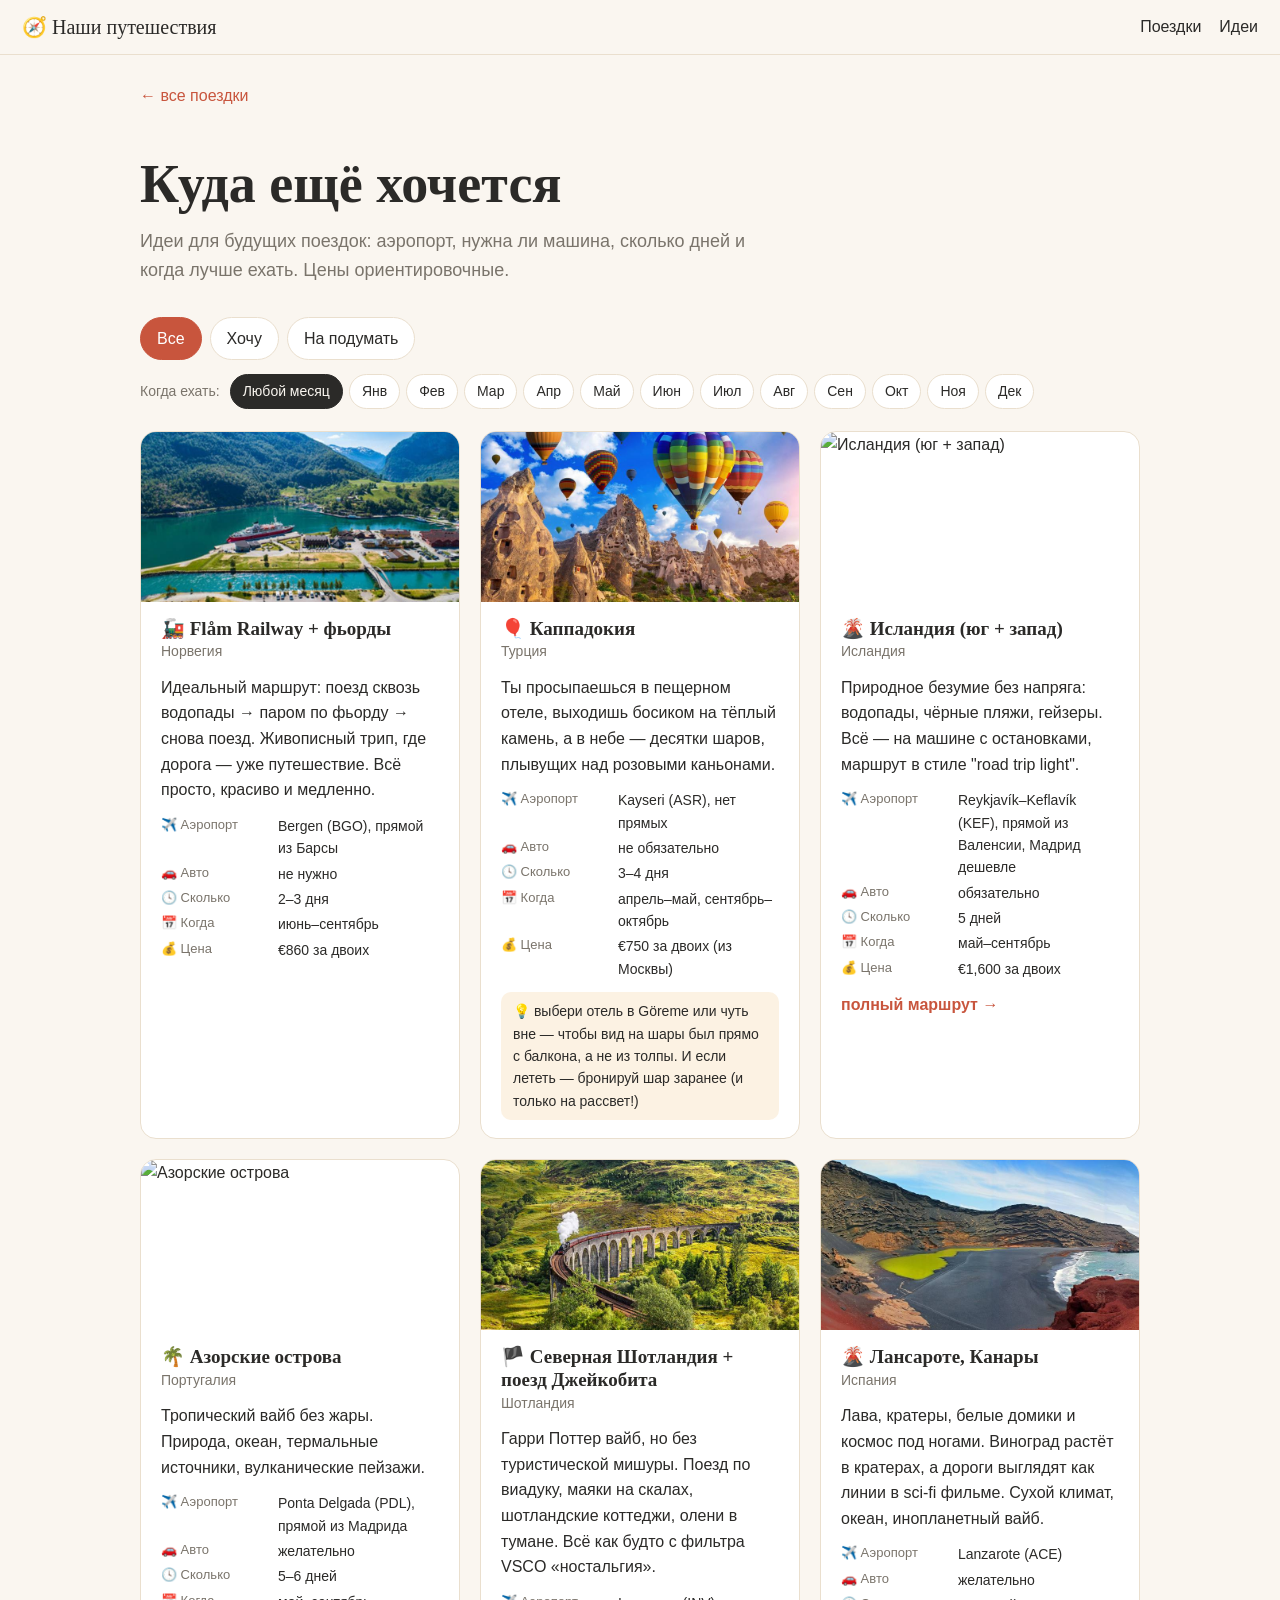
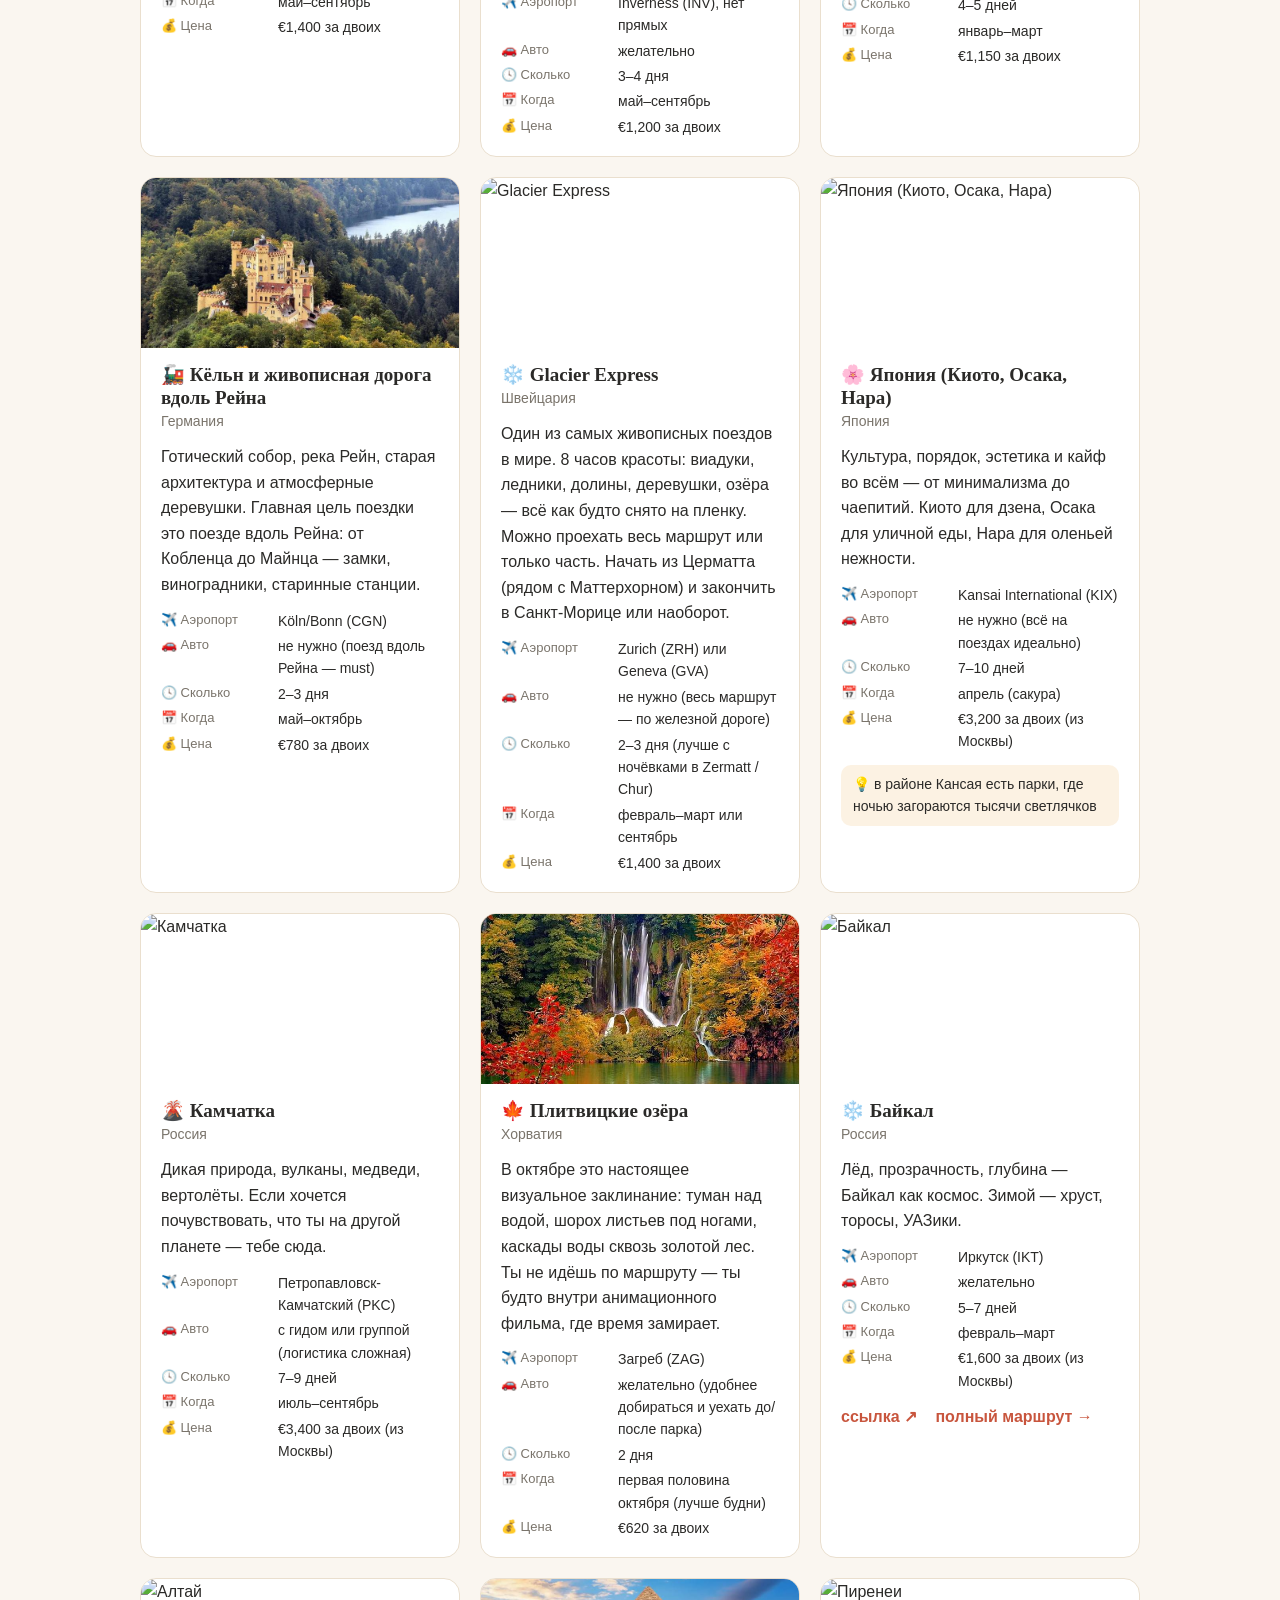
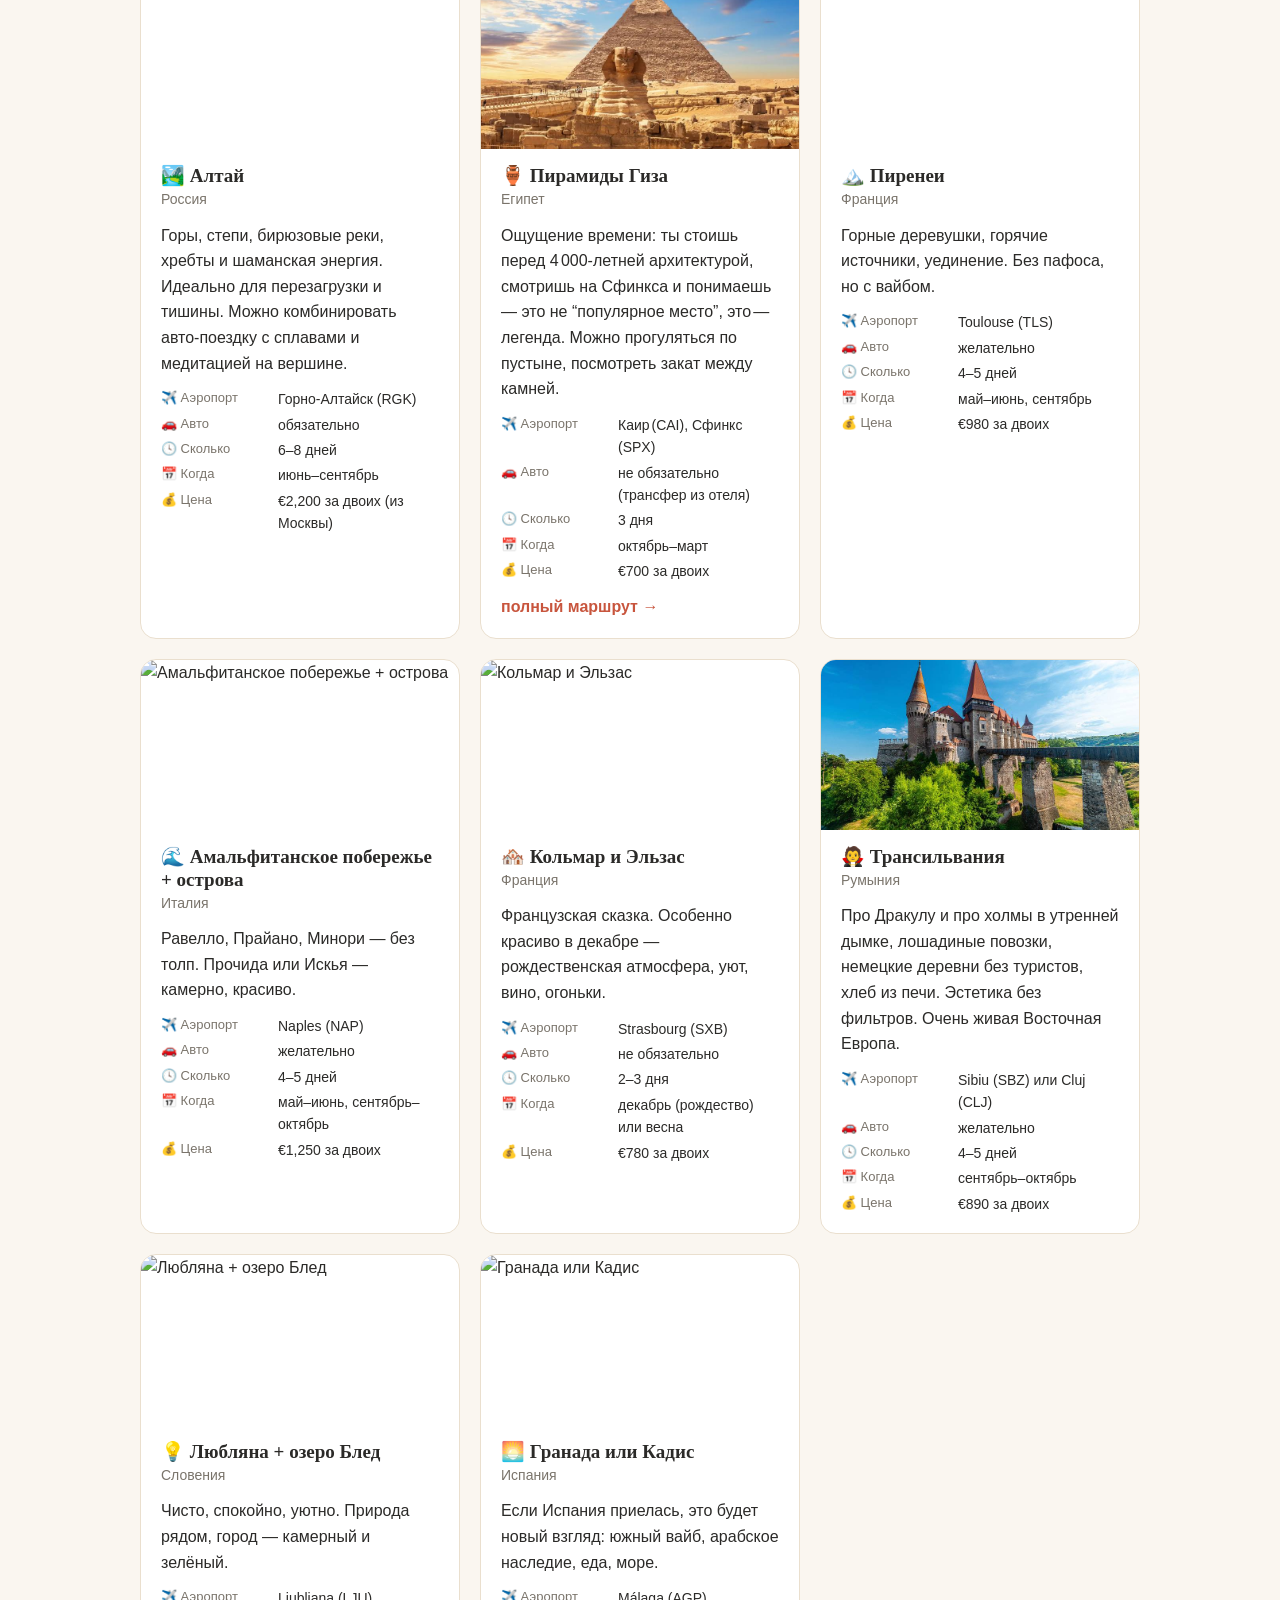
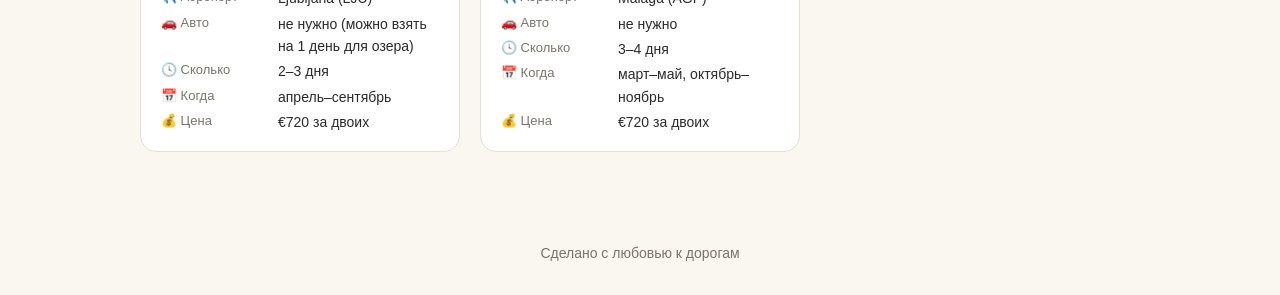
==== ideas.html @ b4b14e68 "Add files via upload" ====
<!DOCTYPE html>
<html lang="ru"><head><meta charset="utf-8"><meta name="viewport" content="width=device-width,initial-scale=1">
<title>Куда ещё хочется — Наши путешествия</title><meta name="description" content="Идеи для будущих поездок">
<meta property="og:title" content="Куда ещё хочется — Наши путешествия"><meta property="og:description" content="Идеи для будущих поездок"><meta property="og:type" content="website">
<link rel="stylesheet" href="https://unpkg.com/leaflet@1.9.4/dist/leaflet.css">
<link rel="stylesheet" href="assets/style.css"></head><body>
<header class="top"><a class="brand" href="index.html">🧭 Наши путешествия</a><nav><a href="index.html">Поездки</a><a href="ideas.html">Идеи</a></nav></header>
<main><section class="page"><a class="back" href="index.html">← все поездки</a><div class="hero"><h1>Куда ещё хочется</h1><p>Идеи для будущих поездок: аэропорт, нужна ли машина, сколько дней и когда лучше ехать. Цены ориентировочные.</p></div>
<div class="filters"><button class="on" data-f="all">Все</button><button data-f="dream">Хочу</button><button data-f="maybe">На подумать</button></div><div class="months"><span class="mlab">Когда ехать:</span><button class="on" data-mo="0">Любой месяц</button><button data-mo="1">Янв</button><button data-mo="2">Фев</button><button data-mo="3">Мар</button><button data-mo="4">Апр</button><button data-mo="5">Май</button><button data-mo="6">Июн</button><button data-mo="7">Июл</button><button data-mo="8">Авг</button><button data-mo="9">Сен</button><button data-mo="10">Окт</button><button data-mo="11">Ноя</button><button data-mo="12">Дек</button></div>
<div class="grid ideas"><article class="idea" data-m="6,7,8,9" data-st="dream"><img src="assets/img/f6b28f470e.jpg" referrerpolicy="no-referrer" class="zoom" alt="Flåm Railway + фьорды" loading="lazy"><div class="ib"><div class="ih"><div><h3>🚂 Flåm Railway + фьорды</h3><div class="dates">Норвегия</div></div></div>
<p>Идеальный маршрут: поезд сквозь водопады → паром по фьорду → снова поезд. Живописный трип, где дорога — уже путешествие. Всё просто, красиво и медленно.</p><dl><dt>✈️ Аэропорт</dt><dd>Bergen (BGO), прямой из Барсы</dd><dt>🚗 Авто</dt><dd>не нужно</dd><dt>🕓 Сколько</dt><dd>2–3 дня</dd><dt>📅 Когда</dt><dd>июнь–сентябрь</dd><dt>💰 Цена</dt><dd>€860 за двоих</dd></dl><div></div></div></article><article class="idea" data-m="4,5,9,10" data-st="dream"><img src="assets/img/a8e8aa553b.jpg" referrerpolicy="no-referrer" class="zoom" alt="Каппадокия" loading="lazy"><div class="ib"><div class="ih"><div><h3>🎈 Каппадокия</h3><div class="dates">Турция</div></div></div>
<p>Ты просыпаешься в пещерном отеле, выходишь босиком на тёплый камень, а в небе — десятки шаров, плывущих над розовыми каньонами.</p><dl><dt>✈️ Аэропорт</dt><dd>Kayseri (ASR), нет прямых</dd><dt>🚗 Авто</dt><dd>не обязательно</dd><dt>🕓 Сколько</dt><dd>3–4 дня</dd><dt>📅 Когда</dt><dd>апрель–май, сентябрь–октябрь</dd><dt>💰 Цена</dt><dd>€750 за двоих (из Москвы)</dd></dl><div class="tip">💡 выбери отель в Göreme или чуть вне — чтобы вид на шары был прямо с балкона, а не из толпы. И если лететь — бронируй шар заранее (и только на рассвет!)</div><div></div></div></article><article class="idea" data-m="5,6,7,8,9" data-st="dream"><img src="https://images.unsplash.com/photo-1547626740-02cb6aed9ef8?ixlib=rb-4.0.3&q=85&fm=jpg&crop=entropy&cs=srgb" referrerpolicy="no-referrer" class="zoom" alt="Исландия (юг + запад)" loading="lazy"><div class="ib"><div class="ih"><div><h3>🌋 Исландия (юг + запад)</h3><div class="dates">Исландия</div></div></div>
<p>Природное безумие без напряга: водопады, чёрные пляжи, гейзеры. Всё — на машине с остановками, маршрут в стиле &quot;road trip light&quot;.</p><dl><dt>✈️ Аэропорт</dt><dd>Reykjavík–Keflavík (KEF), прямой из Валенсии, Мадрид дешевле</dd><dt>🚗 Авто</dt><dd>обязательно</dd><dt>🕓 Сколько</dt><dd>5 дней</dd><dt>📅 Когда</dt><dd>май–сентябрь</dd><dt>💰 Цена</dt><dd>€1,600 за двоих</dd></dl><div><a class="more" href="iceland.html">полный маршрут →</a></div></div></article><article class="idea" data-m="5,6,7,8,9" data-st="dream"><img src="https://images.unsplash.com/photo-1581925865466-ffed044c0c64?ixlib=rb-4.0.3&q=85&fm=jpg&crop=entropy&cs=srgb" referrerpolicy="no-referrer" class="zoom" alt="Азорские острова" loading="lazy"><div class="ib"><div class="ih"><div><h3>🌴 Азорские острова</h3><div class="dates">Португалия</div></div></div>
<p>Тропический вайб без жары. Природа, океан, термальные источники, вулканические пейзажи.</p><dl><dt>✈️ Аэропорт</dt><dd>Ponta Delgada (PDL), прямой из Мадрида</dd><dt>🚗 Авто</dt><dd>желательно</dd><dt>🕓 Сколько</dt><dd>5–6 дней</dd><dt>📅 Когда</dt><dd>май–сентябрь</dd><dt>💰 Цена</dt><dd>€1,400 за двоих</dd></dl><div></div></div></article><article class="idea" data-m="5,6,7,8,9" data-st="dream"><img src="assets/img/b839a178f2.jpg" referrerpolicy="no-referrer" class="zoom" alt="Северная Шотландия + поезд Джейкобита" loading="lazy"><div class="ib"><div class="ih"><div><h3>🏴 Северная Шотландия + поезд Джейкобита</h3><div class="dates">Шотландия</div></div></div>
<p>Гарри Поттер вайб, но без туристической мишуры. Поезд по виадуку, маяки на скалах, шотландские коттеджи, олени в тумане. Всё как будто с фильтра VSCO «ностальгия».</p><dl><dt>✈️ Аэропорт</dt><dd>Inverness (INV), нет прямых</dd><dt>🚗 Авто</dt><dd>желательно</dd><dt>🕓 Сколько</dt><dd>3–4 дня</dd><dt>📅 Когда</dt><dd>май–сентябрь</dd><dt>💰 Цена</dt><dd>€1,200 за двоих</dd></dl><div></div></div></article><article class="idea" data-m="1,2,3" data-st="dream"><img src="assets/img/c0e9505172.jpg" referrerpolicy="no-referrer" class="zoom" alt="Лансароте, Канары" loading="lazy"><div class="ib"><div class="ih"><div><h3>🌋 Лансароте, Канары</h3><div class="dates">Испания</div></div></div>
<p>Лава, кратеры, белые домики и космос под ногами. Виноград растёт в кратерах, а дороги выглядят как линии в sci-fi фильме. Сухой климат, океан, инопланетный вайб.</p><dl><dt>✈️ Аэропорт</dt><dd>Lanzarote (ACE)</dd><dt>🚗 Авто</dt><dd>желательно</dd><dt>🕓 Сколько</dt><dd>4–5 дней</dd><dt>📅 Когда</dt><dd>январь–март</dd><dt>💰 Цена</dt><dd>€1,150 за двоих</dd></dl><div></div></div></article><article class="idea" data-m="5,6,7,8,9,10" data-st="dream"><img src="assets/img/d7ed0cb89f.jpg" referrerpolicy="no-referrer" class="zoom" alt="Кёльн и живописная дорога вдоль Рейна" loading="lazy"><div class="ib"><div class="ih"><div><h3>🚂 Кёльн и живописная дорога вдоль Рейна</h3><div class="dates">Германия</div></div></div>
<p>Готический собор, река Рейн, старая архитектура и атмосферные деревушки. Главная цель поездки это поезде вдоль Рейна: от Кобленца до Майнца — замки, виноградники, старинные станции.</p><dl><dt>✈️ Аэропорт</dt><dd>Köln/Bonn (CGN)</dd><dt>🚗 Авто</dt><dd>не нужно (поезд вдоль Рейна — must)</dd><dt>🕓 Сколько</dt><dd>2–3 дня</dd><dt>📅 Когда</dt><dd>май–октябрь</dd><dt>💰 Цена</dt><dd>€780 за двоих</dd></dl><div></div></div></article><article class="idea" data-m="2,3,9" data-st="dream"><img src="https://images.unsplash.com/photo-1629653403102-8033bbaff2bc?ixlib=rb-4.0.3&q=85&fm=jpg&crop=entropy&cs=srgb" referrerpolicy="no-referrer" class="zoom" alt="Glacier Express" loading="lazy"><div class="ib"><div class="ih"><div><h3>❄️ Glacier Express</h3><div class="dates">Швейцария</div></div></div>
<p>Один из самых живописных поездов в мире. 8 часов красоты: виадуки, ледники, долины, деревушки, озёра — всё как будто снято на пленку. Можно проехать весь маршрут или только часть. Начать из Церматта (рядом с Маттерхорном) и закончить в Санкт-Морице или наоборот.</p><dl><dt>✈️ Аэропорт</dt><dd>Zurich (ZRH) или Geneva (GVA)</dd><dt>🚗 Авто</dt><dd>не нужно (весь маршрут — по железной дороге)</dd><dt>🕓 Сколько</dt><dd>2–3 дня (лучше с ночёвками в Zermatt / Chur)</dd><dt>📅 Когда</dt><dd>февраль–март или сентябрь</dd><dt>💰 Цена</dt><dd>€1,400 за двоих</dd></dl><div></div></div></article><article class="idea" data-m="4" data-st="dream"><img src="https://images.unsplash.com/photo-1524413840807-0c3cb6fa808d?ixlib=rb-4.0.3&q=85&fm=jpg&crop=entropy&cs=srgb" referrerpolicy="no-referrer" class="zoom" alt="Япония (Киото, Осака, Нара)" loading="lazy"><div class="ib"><div class="ih"><div><h3>🌸 Япония (Киото, Осака, Нара)</h3><div class="dates">Япония</div></div></div>
<p>Культура, порядок, эстетика и кайф во всём — от минимализма до чаепитий. Киото для дзена, Осака для уличной еды, Нара для оленьей нежности.</p><dl><dt>✈️ Аэропорт</dt><dd>Kansai International (KIX)</dd><dt>🚗 Авто</dt><dd>не нужно (всё на поездах идеально)</dd><dt>🕓 Сколько</dt><dd>7–10 дней</dd><dt>📅 Когда</dt><dd>апрель (сакура)</dd><dt>💰 Цена</dt><dd>€3,200 за двоих (из Москвы)</dd></dl><div class="tip">💡 в районе Кансая есть парки, где ночью загораются тысячи светлячков</div><div></div></div></article><article class="idea" data-m="7,8,9" data-st="dream"><img src="https://images.unsplash.com/photo-1535427284698-c8e68a1eb910?ixlib=rb-4.0.3&q=85&fm=jpg&crop=entropy&cs=srgb" referrerpolicy="no-referrer" class="zoom" alt="Камчатка" loading="lazy"><div class="ib"><div class="ih"><div><h3>🌋 Камчатка</h3><div class="dates">Россия</div></div></div>
<p>Дикая природа, вулканы, медведи, вертолёты. Если хочется почувствовать, что ты на другой планете — тебе сюда.</p><dl><dt>✈️ Аэропорт</dt><dd>Петропавловск-Камчатский (PKC)</dd><dt>🚗 Авто</dt><dd>с гидом или группой (логистика сложная)</dd><dt>🕓 Сколько</dt><dd>7–9 дней</dd><dt>📅 Когда</dt><dd>июль–сентябрь</dd><dt>💰 Цена</dt><dd>€3,400 за двоих (из Москвы)</dd></dl><div></div></div></article><article class="idea" data-m="10" data-st="dream"><img src="assets/img/4d74dca489.jpg" referrerpolicy="no-referrer" class="zoom" alt="Плитвицкие озёра" loading="lazy"><div class="ib"><div class="ih"><div><h3>🍁 Плитвицкие озёра</h3><div class="dates">Хорватия</div></div></div>
<p>В октябре это настоящее визуальное заклинание: туман над водой, шорох листьев под ногами, каскады воды сквозь золотой лес. Ты не идёшь по маршруту — ты будто внутри анимационного фильма, где время замирает.</p><dl><dt>✈️ Аэропорт</dt><dd>Загреб (ZAG)</dd><dt>🚗 Авто</dt><dd>желательно (удобнее добираться и уехать до/после парка)</dd><dt>🕓 Сколько</dt><dd>2 дня</dd><dt>📅 Когда</dt><dd>первая половина октября (лучше будни)</dd><dt>💰 Цена</dt><dd>€620 за двоих</dd></dl><div></div></div></article><article class="idea" data-m="2,3" data-st="dream"><img src="https://images.unsplash.com/photo-1553785063-9e892a3f15b6?ixlib=rb-4.0.3&q=85&fm=jpg&crop=entropy&cs=srgb" referrerpolicy="no-referrer" class="zoom" alt="Байкал" loading="lazy"><div class="ib"><div class="ih"><div><h3>❄️ Байкал</h3><div class="dates">Россия</div></div></div>
<p>Лёд, прозрачность, глубина — Байкал как космос. Зимой — хруст, торосы, УАЗики.</p><dl><dt>✈️ Аэропорт</dt><dd>Иркутск (IKT)</dd><dt>🚗 Авто</dt><dd>желательно</dd><dt>🕓 Сколько</dt><dd>5–7 дней</dd><dt>📅 Когда</dt><dd>февраль–март</dd><dt>💰 Цена</dt><dd>€1,600 за двоих (из Москвы)</dd></dl><div><a class="more" target="_blank" rel="noopener" href="https://www.tbank.ru/travel/blog/baikal-winter/">ссылка ↗</a> <a class="more" href="baikal.html">полный маршрут →</a></div></div></article><article class="idea" data-m="6,7,8,9" data-st="dream"><img src="https://images.unsplash.com/photo-1619417606952-552a15237367?ixlib=rb-4.0.3&q=85&fm=jpg&crop=entropy&cs=srgb" referrerpolicy="no-referrer" class="zoom" alt="Алтай" loading="lazy"><div class="ib"><div class="ih"><div><h3>🏞️ Алтай</h3><div class="dates">Россия</div></div></div>
<p>Горы, степи, бирюзовые реки, хребты и шаманская энергия. Идеально для перезагрузки и тишины. Можно комбинировать авто-поездку с сплавами и медитацией на вершине.</p><dl><dt>✈️ Аэропорт</dt><dd>Горно-Алтайск (RGK)</dd><dt>🚗 Авто</dt><dd>обязательно</dd><dt>🕓 Сколько</dt><dd>6–8 дней</dd><dt>📅 Когда</dt><dd>июнь–сентябрь</dd><dt>💰 Цена</dt><dd>€2,200 за двоих (из Москвы)</dd></dl><div></div></div></article><article class="idea" data-m="1,2,3,10,11,12" data-st="dream"><img src="assets/img/da6fefd36a.jpg" referrerpolicy="no-referrer" class="zoom" alt="Пирамиды Гиза" loading="lazy"><div class="ib"><div class="ih"><div><h3>🏺 Пирамиды Гиза</h3><div class="dates">Египет</div></div></div>
<p>Ощущение времени: ты стоишь перед 4 000‑летней архитектурой, смотришь на Сфинкса и понимаешь — это не “популярное место”, это — легенда. Можно прогуляться по пустыне, посмотреть закат между камней.</p><dl><dt>✈️ Аэропорт</dt><dd>Каир (CAI), Сфинкс (SPX)</dd><dt>🚗 Авто</dt><dd>не обязательно (трансфер из отеля)</dd><dt>🕓 Сколько</dt><dd>3 дня</dd><dt>📅 Когда</dt><dd>октябрь–март</dd><dt>💰 Цена</dt><dd>€700 за двоих</dd></dl><div><a class="more" href="egypt.html">полный маршрут →</a></div></div></article><article class="idea" data-m="5,6,9" data-st="maybe"><img src="https://images.unsplash.com/photo-1538427144912-31de1ccb39f2?ixlib=rb-4.0.3&q=85&fm=jpg&crop=entropy&cs=srgb" referrerpolicy="no-referrer" class="zoom" alt="Пиренеи" loading="lazy"><div class="ib"><div class="ih"><div><h3>🏔️ Пиренеи</h3><div class="dates">Франция</div></div></div>
<p>Горные деревушки, горячие источники, уединение. Без пафоса, но с вайбом.</p><dl><dt>✈️ Аэропорт</dt><dd>Toulouse (TLS)</dd><dt>🚗 Авто</dt><dd>желательно</dd><dt>🕓 Сколько</dt><dd>4–5 дней</dd><dt>📅 Когда</dt><dd>май–июнь, сентябрь</dd><dt>💰 Цена</dt><dd>€980 за двоих</dd></dl><div></div></div></article><article class="idea" data-m="5,6,9,10" data-st="maybe"><img src="https://images.unsplash.com/photo-1583844056361-4418a8f2a985?ixlib=rb-4.0.3&q=85&fm=jpg&crop=entropy&cs=srgb" referrerpolicy="no-referrer" class="zoom" alt="Амальфитанское побережье + острова" loading="lazy"><div class="ib"><div class="ih"><div><h3>🌊 Амальфитанское побережье + острова</h3><div class="dates">Италия</div></div></div>
<p>Равелло, Прайано, Минори — без толп. Прочида или Искья — камерно, красиво.</p><dl><dt>✈️ Аэропорт</dt><dd>Naples (NAP)</dd><dt>🚗 Авто</dt><dd>желательно</dd><dt>🕓 Сколько</dt><dd>4–5 дней</dd><dt>📅 Когда</dt><dd>май–июнь, сентябрь–октябрь</dd><dt>💰 Цена</dt><dd>€1,250 за двоих</dd></dl><div></div></div></article><article class="idea" data-m="3,4,5,12" data-st="maybe"><img src="https://images.unsplash.com/photo-1586283824702-6146785d6e21?ixlib=rb-4.0.3&q=85&fm=jpg&crop=entropy&cs=srgb" referrerpolicy="no-referrer" class="zoom" alt="Кольмар и Эльзас" loading="lazy"><div class="ib"><div class="ih"><div><h3>🏘️ Кольмар и Эльзас</h3><div class="dates">Франция</div></div></div>
<p>Французская сказка. Особенно красиво в декабре — рождественская атмосфера, уют, вино, огоньки.</p><dl><dt>✈️ Аэропорт</dt><dd>Strasbourg (SXB)</dd><dt>🚗 Авто</dt><dd>не обязательно</dd><dt>🕓 Сколько</dt><dd>2–3 дня</dd><dt>📅 Когда</dt><dd>декабрь (рождество) или весна</dd><dt>💰 Цена</dt><dd>€780 за двоих</dd></dl><div></div></div></article><article class="idea" data-m="9,10" data-st="maybe"><img src="assets/img/e6b3d67086.jpg" referrerpolicy="no-referrer" class="zoom" alt="Трансильвания" loading="lazy"><div class="ib"><div class="ih"><div><h3>🧛 Трансильвания</h3><div class="dates">Румыния</div></div></div>
<p>Про Дракулу и про холмы в утренней дымке, лошадиные повозки, немецкие деревни без туристов, хлеб из печи. Эстетика без фильтров. Очень живая Восточная Европа.</p><dl><dt>✈️ Аэропорт</dt><dd>Sibiu (SBZ) или Cluj (CLJ)</dd><dt>🚗 Авто</dt><dd>желательно</dd><dt>🕓 Сколько</dt><dd>4–5 дней</dd><dt>📅 Когда</dt><dd>сентябрь–октябрь</dd><dt>💰 Цена</dt><dd>€890 за двоих</dd></dl><div></div></div></article><article class="idea" data-m="4,5,6,7,8,9" data-st="maybe"><img src="https://images.unsplash.com/photo-1439066290691-510066268af5?ixlib=rb-4.0.3&q=85&fm=jpg&crop=entropy&cs=srgb" referrerpolicy="no-referrer" class="zoom" alt="Любляна + озеро Блед" loading="lazy"><div class="ib"><div class="ih"><div><h3>💡 Любляна + озеро Блед</h3><div class="dates">Словения</div></div></div>
<p>Чисто, спокойно, уютно. Природа рядом, город — камерный и зелёный.</p><dl><dt>✈️ Аэропорт</dt><dd>Ljubljana (LJU)</dd><dt>🚗 Авто</dt><dd>не нужно (можно взять на 1 день для озера)</dd><dt>🕓 Сколько</dt><dd>2–3 дня</dd><dt>📅 Когда</dt><dd>апрель–сентябрь</dd><dt>💰 Цена</dt><dd>€720 за двоих</dd></dl><div></div></div></article><article class="idea" data-m="3,4,5,10,11" data-st="maybe"><img src="https://images.unsplash.com/photo-1632247492667-b627d2edc4f6?ixlib=rb-4.0.3&q=85&fm=jpg&crop=entropy&cs=srgb" referrerpolicy="no-referrer" class="zoom" alt="Гранада или Кадис" loading="lazy"><div class="ib"><div class="ih"><div><h3>🌅 Гранада или Кадис</h3><div class="dates">Испания</div></div></div>
<p>Если Испания приелась, это будет новый взгляд: южный вайб, арабское наследие, еда, море.</p><dl><dt>✈️ Аэропорт</dt><dd>Málaga (AGP)</dd><dt>🚗 Авто</dt><dd>не нужно</dd><dt>🕓 Сколько</dt><dd>3–4 дня</dd><dt>📅 Когда</dt><dd>март–май, октябрь–ноябрь</dd><dt>💰 Цена</dt><dd>€720 за двоих</dd></dl><div></div></div></article></div></section></main><footer>Сделано с любовью к дорогам</footer><div id="lb"><img alt=""></div>
<script src="https://unpkg.com/leaflet@1.9.4/dist/leaflet.js"></script><script src="assets/app.js"></script></body></html>
---- assets/style.css ----
:root{--bg:#faf6f0;--ink:#2b2a28;--mut:#7a746b;--acc:#c8553d;--card:#fff;--line:#eadfce;--r:16px}
@media(prefers-color-scheme:dark){:root{--bg:#1c1b19;--ink:#efe9df;--mut:#a39c90;--card:#262522;--line:#3a3833}}
*{box-sizing:border-box}body{margin:0;background:var(--bg);color:var(--ink);font:16px/1.6 -apple-system,"Segoe UI",Roboto,sans-serif}
h1,h2,h3,.brand{font-family:Georgia,"Times New Roman",serif;line-height:1.2}
a{color:var(--acc)}
.top{display:flex;justify-content:space-between;align-items:center;padding:14px 22px;border-bottom:1px solid var(--line);position:sticky;top:0;background:var(--bg);z-index:1000}
.brand{font-size:20px;text-decoration:none;color:var(--ink)}.top nav a{margin-left:18px;text-decoration:none;color:var(--ink)}
main{max-width:1040px;margin:0 auto;padding:28px 20px 60px}
.hero{padding:30px 0 10px}.hero h1{font-size:clamp(34px,6vw,54px);margin:0 0 10px}.hero p{max-width:620px;color:var(--mut);font-size:18px;margin:0}
.filters{display:flex;gap:8px;margin:22px 0}.filters button{border:1px solid var(--line);background:var(--card);color:var(--ink);padding:8px 16px;border-radius:99px;font:inherit;cursor:pointer}
.filters button.on{background:var(--acc);border-color:var(--acc);color:#fff}
.grid{display:grid;grid-template-columns:repeat(auto-fill,minmax(280px,1fr));gap:20px}
.card{background:var(--card);border:1px solid var(--line);border-radius:var(--r);overflow:hidden;text-decoration:none;color:inherit;transition:transform .15s,box-shadow .15s}
.card:hover{transform:translateY(-3px);box-shadow:0 10px 26px rgba(0,0,0,.12)}
.cover{height:140px;position:relative;display:flex;align-items:center;justify-content:center}.big{font-size:56px}
.badge{font:600 12px sans-serif;padding:3px 10px;border-radius:99px;background:rgba(255,255,255,.92);color:#333}
.cover .badge{position:absolute;top:12px;right:12px}.badge.past{color:#2a7a4b}.badge.plan{color:#a2551c}
.cbody{padding:14px 18px 18px}.cbody h3{margin:0 0 4px;font-size:22px}.dates{color:var(--mut);font-size:14px}.route{margin-top:8px;font-size:14px}
.back{display:inline-block;margin-bottom:14px;text-decoration:none}
.thero{border-radius:22px;padding:34px 28px;color:#fff;text-shadow:0 1px 8px rgba(0,0,0,.25)}
.thero h1{font-size:clamp(32px,6vw,52px);margin:6px 0}.thero .dates,.thero .route{color:#fff;font-size:17px}
.thero .big{font-size:60px}.thero .badge{text-shadow:none}
.chips{display:flex;flex-wrap:wrap;gap:8px;margin:18px 0}.chips span{background:var(--card);border:1px solid var(--line);border-radius:99px;padding:5px 14px;font-size:14px}
.lead{font-size:18px;max-width:760px}
#map{height:380px;border-radius:var(--r);border:1px solid var(--line);margin:18px 0 8px;z-index:1}
h2{font-size:30px;margin:40px 0 14px}
.overview{list-style:none;padding:0;display:grid;grid-template-columns:repeat(auto-fill,minmax(300px,1fr));gap:8px}
.overview li{display:grid;grid-template-columns:50px 30px 1fr;align-items:center;background:var(--card);border:1px solid var(--line);border-radius:12px;padding:8px 12px}
.overview b{color:var(--acc)}.overview em{font-style:normal}
.days{display:grid;gap:14px}
.day{background:var(--card);border:1px solid var(--line);border-left:5px solid var(--acc);border-radius:var(--r);padding:16px 22px}
.day h3{margin:0;font-size:21px}.sub{color:var(--mut);margin-top:2px}.day ul,.box ul{margin:10px 0 0;padding-left:20px}.day li,.box li{margin:5px 0}
blockquote{margin:12px 0 0;padding:8px 14px;border-left:3px solid var(--line);color:var(--mut);font-style:italic}
.box{background:var(--card);border:1px solid var(--line);border-radius:var(--r);padding:16px 22px;margin:14px 0}.box h3{margin:0}
details.box summary{cursor:pointer;font:600 19px Georgia,serif}
.budget{width:100%;max-width:460px;border-collapse:collapse;background:var(--card);border:1px solid var(--line);border-radius:12px;overflow:hidden}
.budget td{padding:9px 16px;border-bottom:1px solid var(--line)}.budget td:last-child{text-align:right}.budget .tot td{font-weight:700;background:rgba(200,85,61,.1)}
.muted{color:var(--mut);font-size:14px}
.ideas{grid-template-columns:repeat(auto-fill,minmax(320px,1fr))}
.idea{background:var(--card);border:1px solid var(--line);border-radius:var(--r);padding:18px 20px}
.ih{display:flex;gap:12px;align-items:center}.ih .big{font-size:38px}.ih h3{margin:0;font-size:19px}.price{margin-left:auto;text-align:right;font-weight:700;color:var(--acc)}.price small{display:block;font-weight:400;color:var(--mut);font-size:11px}
.idea p{margin:12px 0}.idea dl{display:grid;grid-template-columns:auto 1fr;gap:3px 12px;font-size:14px;margin:0}.idea dt{color:var(--mut)}.idea dd{margin:0}
.tip{margin-top:12px;background:rgba(242,204,143,.25);border-radius:10px;padding:8px 12px;font-size:14px}.more{display:inline-block;margin-top:12px;font-weight:600;text-decoration:none}
footer{text-align:center;color:var(--mut);padding:30px;font-size:14px}
[hidden]{display:none!important}
@media(max-width:600px){.overview li{grid-template-columns:48px 28px 1fr}.top nav a{margin-left:12px}}

.prose{margin-top:10px}.prose h1{font-size:28px;margin:0 0 4px;color:var(--acc)}.prose h2{font-size:26px;margin:34px 0 10px}
.prose h3{font-size:20px;margin:26px 0 8px;padding-left:12px;border-left:4px solid var(--acc)}.prose h3.route-h{border:0;padding:0;color:var(--mut);font-weight:400}
.prose h4{margin:18px 0 6px}.prose p{margin:8px 0}.prose ul,.prose ol{padding-left:22px}.prose li{margin:4px 0}
.prose img{width:100%;border-radius:12px;margin:12px 0;display:block;cursor:zoom-in;border:1px solid var(--line)}
.prose hr{border:0;border-top:1px dashed var(--line);margin:26px 0}
.prose table{border-collapse:collapse;width:100%;max-width:520px;margin:12px 0}.prose td,.prose th{padding:8px 12px;border-bottom:1px solid var(--line);text-align:left}
.prose blockquote{background:rgba(242,204,143,.2)}
.prose details{background:var(--card);border:1px solid var(--line);border-radius:12px;padding:8px 14px;margin:10px 0}
.daycard{background:var(--card);border:1px solid var(--line);border-radius:var(--r);padding:18px 22px;margin:16px 0}
.daycard h1{font-size:23px}.daycard hr{display:none}
.rmap{width:100%;height:auto;display:block;margin:18px 0 4px;color:var(--ink)}.mbg{fill:rgba(200,85,61,.07)}
.rmap .num{fill:#fff;font:700 12px sans-serif}.rmap .lbl{font:600 13px sans-serif;fill:var(--ink);paint-order:stroke;stroke:var(--bg);stroke-width:4px;stroke-linejoin:round}
.legend{list-style:none;padding:0;display:flex;flex-wrap:wrap;gap:6px 14px;margin:6px 0 18px;font-size:14px}.legend b{display:inline-block;width:20px;height:20px;line-height:20px;text-align:center;border-radius:50%;background:#c8553d;color:#fff;font-size:12px;margin-right:4px}.legend small{color:var(--mut);margin-left:6px}
.idea{padding:0;overflow:hidden}.idea>img{width:100%;height:170px;object-fit:cover;display:block;cursor:zoom-in}.noimg{height:170px;display:flex;align-items:center;justify-content:center;font-size:56px;background:linear-gradient(135deg,#efe3d0,#f6d9c8)}
.ib{padding:16px 20px 18px}.more{display:inline-block;margin:12px 14px 0 0;font-weight:600;text-decoration:none}
.idea dl{grid-template-columns:105px 1fr!important}
.cover{background-size:cover;background-position:center;height:170px}.cover .badge{box-shadow:0 1px 6px rgba(0,0,0,.2)}
.when{margin-top:8px;font-size:13px;color:var(--mut)}
.thero{position:relative;overflow:hidden;padding:0;min-height:300px;display:flex;align-items:flex-end;background:#222;text-shadow:0 2px 12px rgba(0,0,0,.5)}
.hbg{position:absolute;inset:0;display:flex}.hbg img{flex:1;min-width:0;height:100%;object-fit:cover}
.hov{position:absolute;inset:0;background:linear-gradient(to top,rgba(0,0,0,.72),rgba(0,0,0,.05) 70%)}
.htx{position:relative;padding:28px;color:#fff;width:100%}.htx h1{font-size:clamp(34px,6vw,56px);margin:0 0 6px}
.months{display:flex;flex-wrap:wrap;gap:6px;align-items:center;margin:-8px 0 22px}.mlab{color:var(--mut);font-size:14px;margin-right:4px}
.months button{border:1px solid var(--line);background:var(--card);color:var(--ink);padding:5px 12px;border-radius:99px;font:inherit;font-size:14px;cursor:pointer}
.months button.on{background:var(--ink);color:var(--bg);border-color:var(--ink)}
.legend a{text-decoration:none;color:var(--ink)}.legend a:hover{color:var(--acc)}
.gbtn{display:inline-block;background:var(--acc);color:#fff;text-decoration:none;font-weight:600;padding:10px 18px;border-radius:99px;margin:0 0 18px}
.empty{padding:30px;color:var(--mut)}.idea dt{font-size:13px}
#lb{position:fixed;inset:0;background:rgba(0,0,0,.88);display:none;align-items:center;justify-content:center;z-index:5000;cursor:zoom-out;padding:20px}#lb img{max-width:100%;max-height:100%;border-radius:8px}#lb.on{display:flex}

#map{height:420px;border-radius:var(--r);border:1px solid var(--line);margin:18px 0 8px;z-index:1}
.mk{width:26px;height:26px;border-radius:50%;background:#c8553d;color:#fff;border:2.5px solid #fff;box-shadow:0 1px 6px rgba(0,0,0,.35);font:700 12px/21px sans-serif;text-align:center}
@media(max-width:600px){#map{height:320px}}
[hidden]{display:none!important}
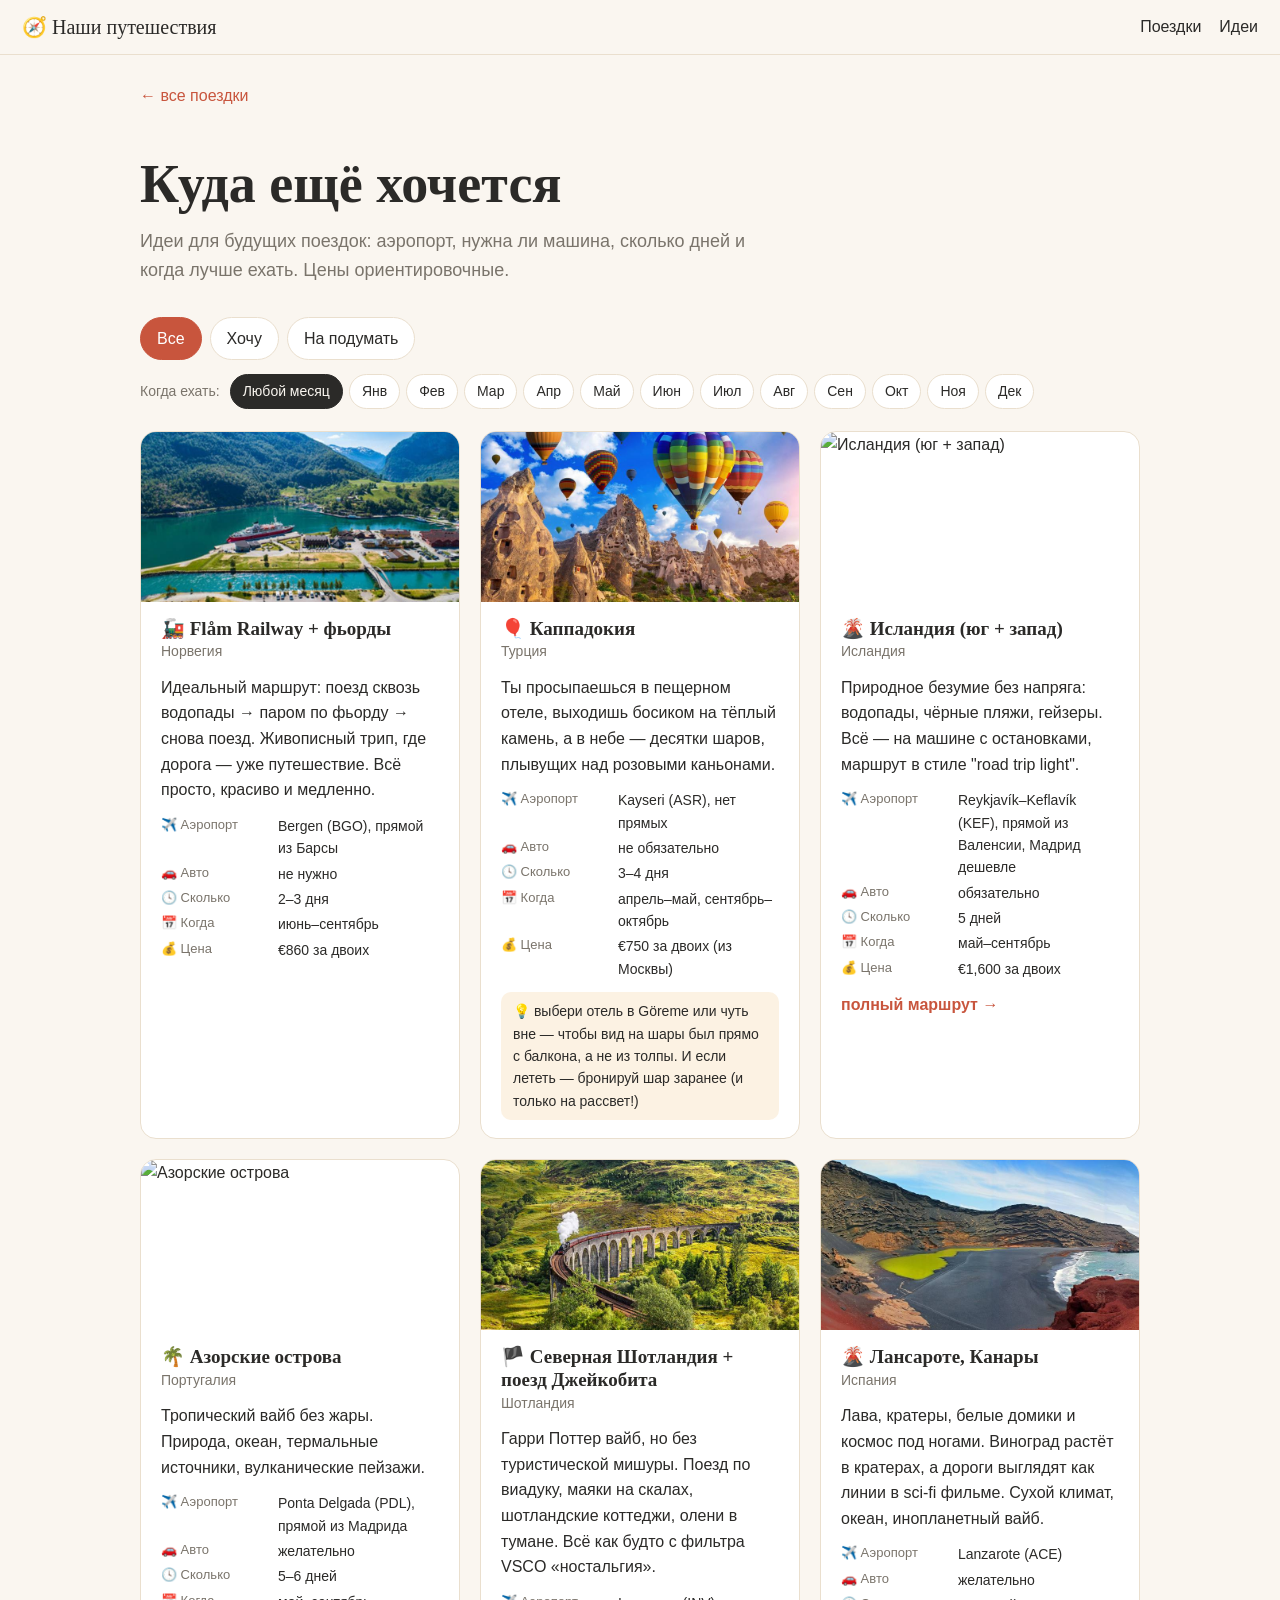
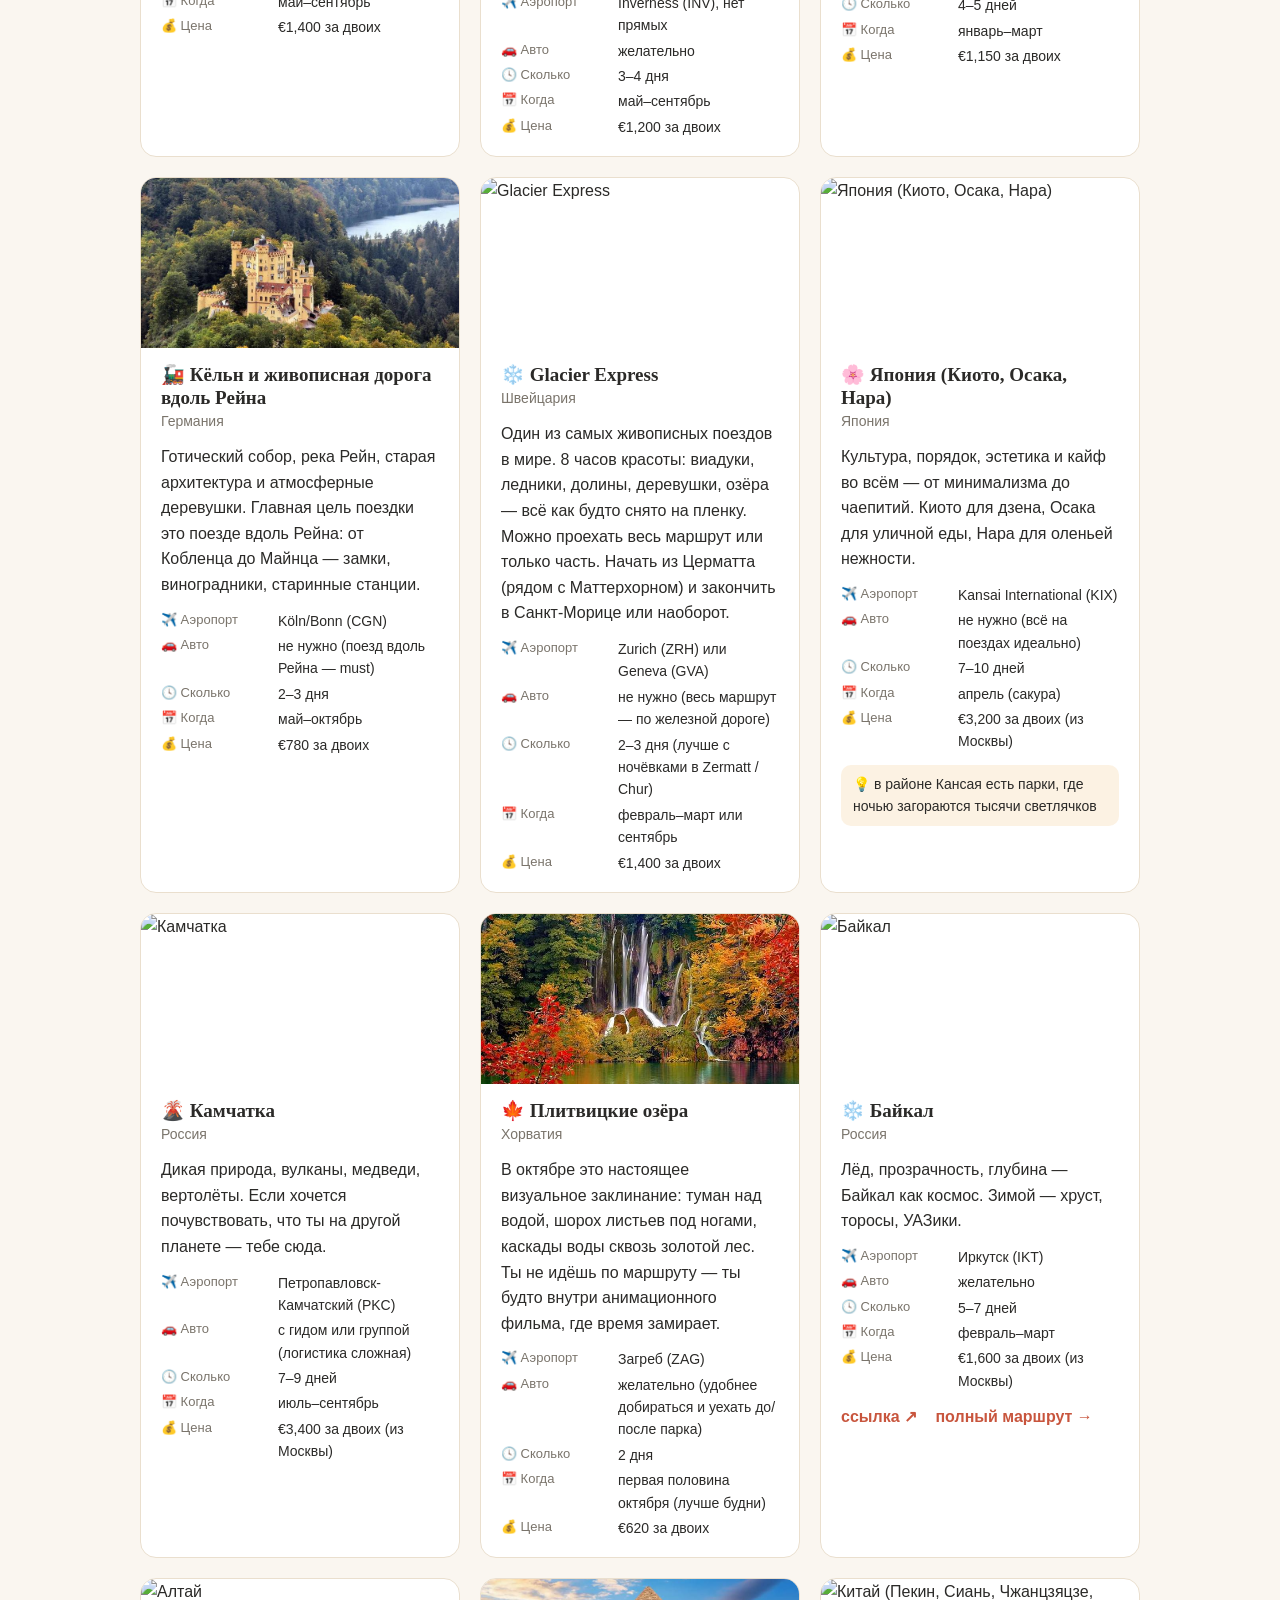
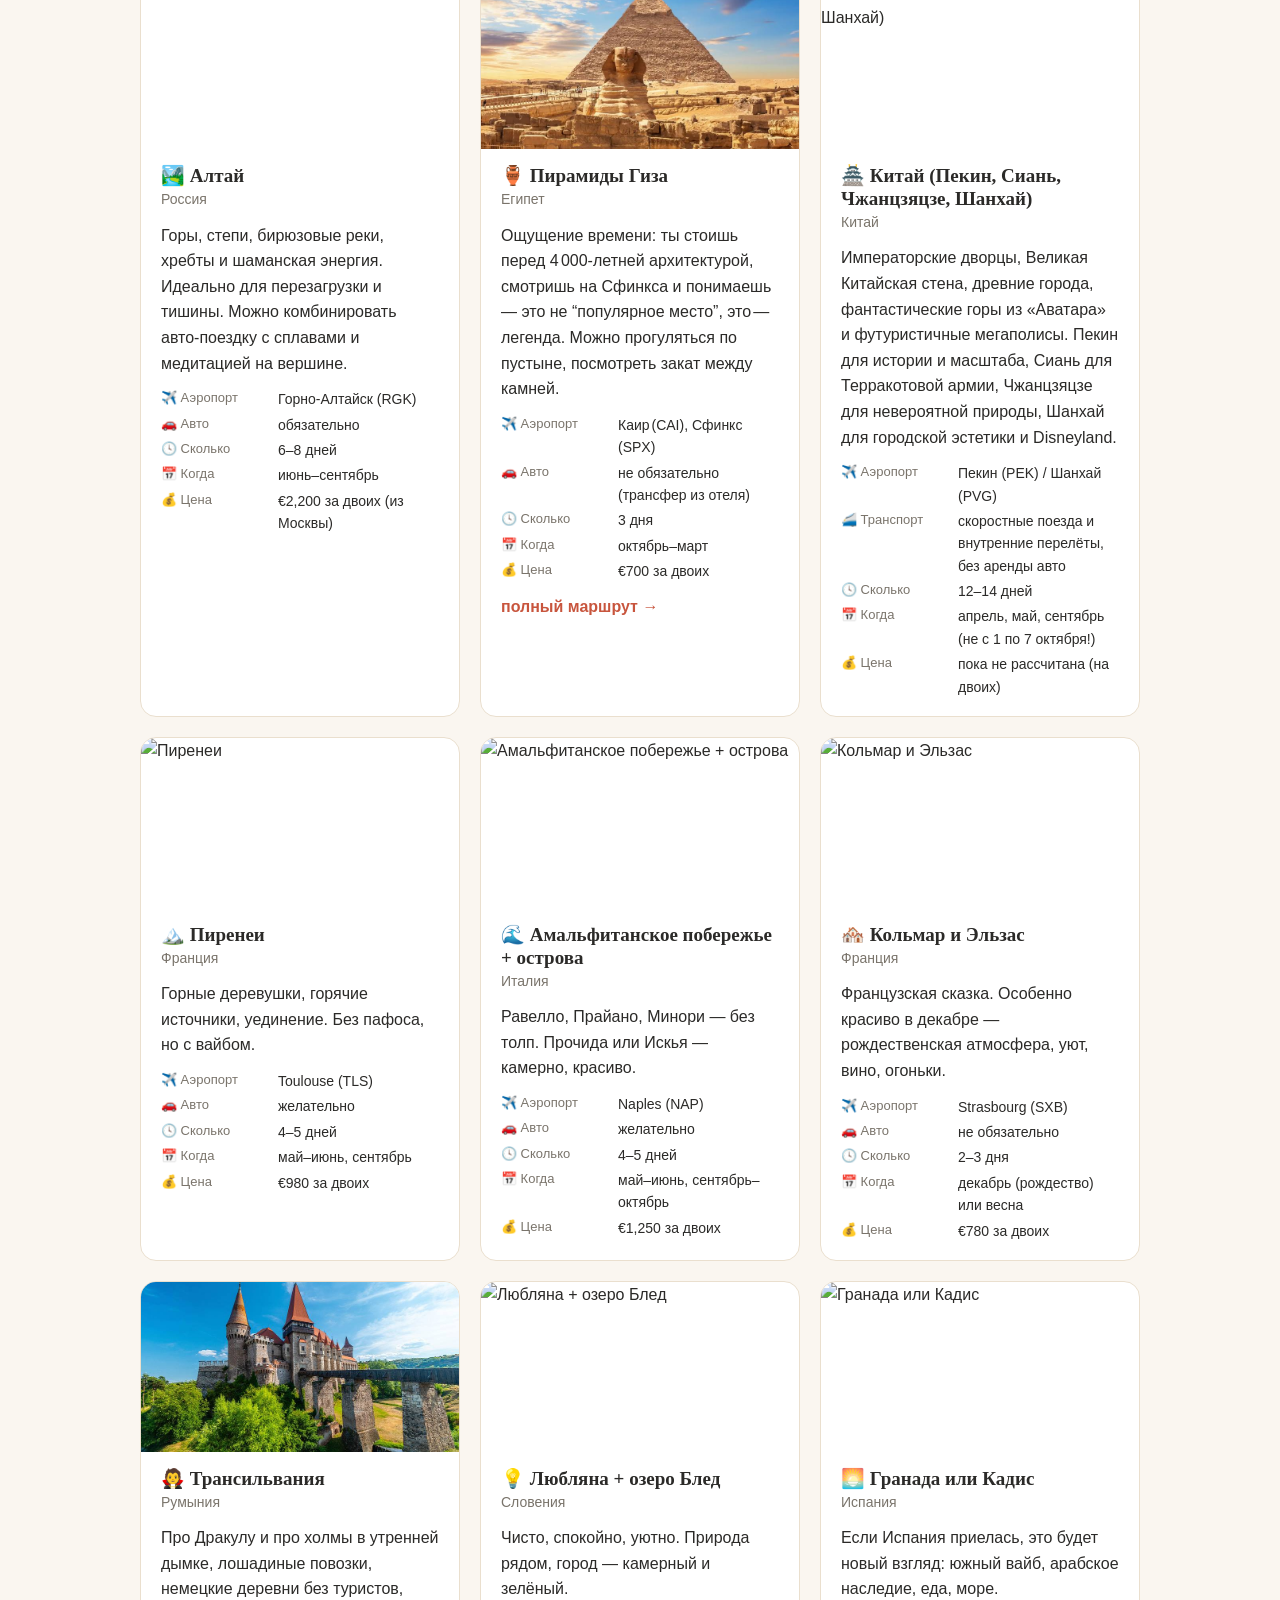
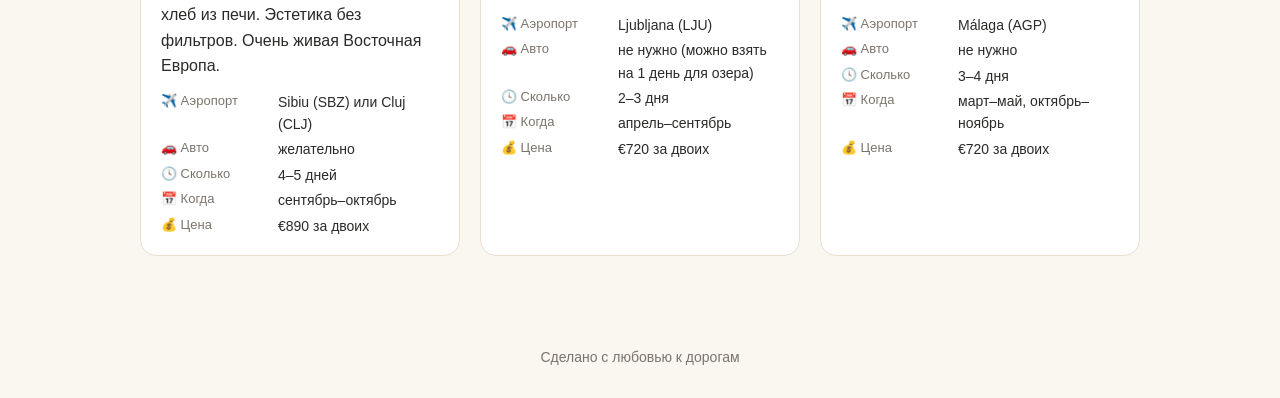
==== commit a8e71e3e: "Add files via upload" ====
--- a/ideas.html
+++ b/ideas.html
@@ -21,7 +21,8 @@
 <p>В октябре это настоящее визуальное заклинание: туман над водой, шорох листьев под ногами, каскады воды сквозь золотой лес. Ты не идёшь по маршруту — ты будто внутри анимационного фильма, где время замирает.</p><dl><dt>✈️ Аэропорт</dt><dd>Загреб (ZAG)</dd><dt>🚗 Авто</dt><dd>желательно (удобнее добираться и уехать до/после парка)</dd><dt>🕓 Сколько</dt><dd>2 дня</dd><dt>📅 Когда</dt><dd>первая половина октября (лучше будни)</dd><dt>💰 Цена</dt><dd>€620 за двоих</dd></dl><div></div></div></article><article class="idea" data-m="2,3" data-st="dream"><img src="https://images.unsplash.com/photo-1553785063-9e892a3f15b6?ixlib=rb-4.0.3&q=85&fm=jpg&crop=entropy&cs=srgb" referrerpolicy="no-referrer" class="zoom" alt="Байкал" loading="lazy"><div class="ib"><div class="ih"><div><h3>❄️ Байкал</h3><div class="dates">Россия</div></div></div>
 <p>Лёд, прозрачность, глубина — Байкал как космос. Зимой — хруст, торосы, УАЗики.</p><dl><dt>✈️ Аэропорт</dt><dd>Иркутск (IKT)</dd><dt>🚗 Авто</dt><dd>желательно</dd><dt>🕓 Сколько</dt><dd>5–7 дней</dd><dt>📅 Когда</dt><dd>февраль–март</dd><dt>💰 Цена</dt><dd>€1,600 за двоих (из Москвы)</dd></dl><div><a class="more" target="_blank" rel="noopener" href="https://www.tbank.ru/travel/blog/baikal-winter/">ссылка ↗</a> <a class="more" href="baikal.html">полный маршрут →</a></div></div></article><article class="idea" data-m="6,7,8,9" data-st="dream"><img src="https://images.unsplash.com/photo-1619417606952-552a15237367?ixlib=rb-4.0.3&q=85&fm=jpg&crop=entropy&cs=srgb" referrerpolicy="no-referrer" class="zoom" alt="Алтай" loading="lazy"><div class="ib"><div class="ih"><div><h3>🏞️ Алтай</h3><div class="dates">Россия</div></div></div>
 <p>Горы, степи, бирюзовые реки, хребты и шаманская энергия. Идеально для перезагрузки и тишины. Можно комбинировать авто-поездку с сплавами и медитацией на вершине.</p><dl><dt>✈️ Аэропорт</dt><dd>Горно-Алтайск (RGK)</dd><dt>🚗 Авто</dt><dd>обязательно</dd><dt>🕓 Сколько</dt><dd>6–8 дней</dd><dt>📅 Когда</dt><dd>июнь–сентябрь</dd><dt>💰 Цена</dt><dd>€2,200 за двоих (из Москвы)</dd></dl><div></div></div></article><article class="idea" data-m="1,2,3,10,11,12" data-st="dream"><img src="assets/img/da6fefd36a.jpg" referrerpolicy="no-referrer" class="zoom" alt="Пирамиды Гиза" loading="lazy"><div class="ib"><div class="ih"><div><h3>🏺 Пирамиды Гиза</h3><div class="dates">Египет</div></div></div>
-<p>Ощущение времени: ты стоишь перед 4 000‑летней архитектурой, смотришь на Сфинкса и понимаешь — это не “популярное место”, это — легенда. Можно прогуляться по пустыне, посмотреть закат между камней.</p><dl><dt>✈️ Аэропорт</dt><dd>Каир (CAI), Сфинкс (SPX)</dd><dt>🚗 Авто</dt><dd>не обязательно (трансфер из отеля)</dd><dt>🕓 Сколько</dt><dd>3 дня</dd><dt>📅 Когда</dt><dd>октябрь–март</dd><dt>💰 Цена</dt><dd>€700 за двоих</dd></dl><div><a class="more" href="egypt.html">полный маршрут →</a></div></div></article><article class="idea" data-m="5,6,9" data-st="maybe"><img src="https://images.unsplash.com/photo-1538427144912-31de1ccb39f2?ixlib=rb-4.0.3&q=85&fm=jpg&crop=entropy&cs=srgb" referrerpolicy="no-referrer" class="zoom" alt="Пиренеи" loading="lazy"><div class="ib"><div class="ih"><div><h3>🏔️ Пиренеи</h3><div class="dates">Франция</div></div></div>
+<p>Ощущение времени: ты стоишь перед 4 000‑летней архитектурой, смотришь на Сфинкса и понимаешь — это не “популярное место”, это — легенда. Можно прогуляться по пустыне, посмотреть закат между камней.</p><dl><dt>✈️ Аэропорт</dt><dd>Каир (CAI), Сфинкс (SPX)</dd><dt>🚗 Авто</dt><dd>не обязательно (трансфер из отеля)</dd><dt>🕓 Сколько</dt><dd>3 дня</dd><dt>📅 Когда</dt><dd>октябрь–март</dd><dt>💰 Цена</dt><dd>€700 за двоих</dd></dl><div><a class="more" href="egypt.html">полный маршрут →</a></div></div></article><article class="idea" data-m="4,5,9" data-st="dream"><img src="https://images.unsplash.com/photo-1508804185872-d7badad00f7d?q=80&w=1740&auto=format&fit=crop&ixlib=rb-4.1.0&ixid=NHwxMjA3fDA%3D" referrerpolicy="no-referrer" class="zoom" alt="Китай (Пекин, Сиань, Чжанцзяцзе, Шанхай)" loading="lazy"><div class="ib"><div class="ih"><div><h3>🏯 Китай (Пекин, Сиань, Чжанцзяцзе, Шанхай)</h3><div class="dates">Китай</div></div></div>
+<p>Императорские дворцы, Великая Китайская стена, древние города, фантастические горы из «Аватара» и футуристичные мегаполисы. Пекин для истории и масштаба, Сиань для Терракотовой армии, Чжанцзяцзе для невероятной природы, Шанхай для городской эстетики и Disneyland.</p><dl><dt>✈️ Аэропорт</dt><dd>Пекин (PEK) / Шанхай (PVG)</dd><dt>🚄 Транспорт</dt><dd>скоростные поезда и внутренние перелёты, без аренды авто</dd><dt>🕓 Сколько</dt><dd>12–14 дней</dd><dt>📅 Когда</dt><dd>апрель, май, сентябрь (не с 1 по 7 октября!)</dd><dt>💰 Цена</dt><dd>пока не рассчитана (на двоих)</dd></dl><div></div></div></article><article class="idea" data-m="5,6,9" data-st="maybe"><img src="https://images.unsplash.com/photo-1538427144912-31de1ccb39f2?ixlib=rb-4.0.3&q=85&fm=jpg&crop=entropy&cs=srgb" referrerpolicy="no-referrer" class="zoom" alt="Пиренеи" loading="lazy"><div class="ib"><div class="ih"><div><h3>🏔️ Пиренеи</h3><div class="dates">Франция</div></div></div>
 <p>Горные деревушки, горячие источники, уединение. Без пафоса, но с вайбом.</p><dl><dt>✈️ Аэропорт</dt><dd>Toulouse (TLS)</dd><dt>🚗 Авто</dt><dd>желательно</dd><dt>🕓 Сколько</dt><dd>4–5 дней</dd><dt>📅 Когда</dt><dd>май–июнь, сентябрь</dd><dt>💰 Цена</dt><dd>€980 за двоих</dd></dl><div></div></div></article><article class="idea" data-m="5,6,9,10" data-st="maybe"><img src="https://images.unsplash.com/photo-1583844056361-4418a8f2a985?ixlib=rb-4.0.3&q=85&fm=jpg&crop=entropy&cs=srgb" referrerpolicy="no-referrer" class="zoom" alt="Амальфитанское побережье + острова" loading="lazy"><div class="ib"><div class="ih"><div><h3>🌊 Амальфитанское побережье + острова</h3><div class="dates">Италия</div></div></div>
 <p>Равелло, Прайано, Минори — без толп. Прочида или Искья — камерно, красиво.</p><dl><dt>✈️ Аэропорт</dt><dd>Naples (NAP)</dd><dt>🚗 Авто</dt><dd>желательно</dd><dt>🕓 Сколько</dt><dd>4–5 дней</dd><dt>📅 Когда</dt><dd>май–июнь, сентябрь–октябрь</dd><dt>💰 Цена</dt><dd>€1,250 за двоих</dd></dl><div></div></div></article><article class="idea" data-m="3,4,5,12" data-st="maybe"><img src="https://images.unsplash.com/photo-1586283824702-6146785d6e21?ixlib=rb-4.0.3&q=85&fm=jpg&crop=entropy&cs=srgb" referrerpolicy="no-referrer" class="zoom" alt="Кольмар и Эльзас" loading="lazy"><div class="ib"><div class="ih"><div><h3>🏘️ Кольмар и Эльзас</h3><div class="dates">Франция</div></div></div>
 <p>Французская сказка. Особенно красиво в декабре — рождественская атмосфера, уют, вино, огоньки.</p><dl><dt>✈️ Аэропорт</dt><dd>Strasbourg (SXB)</dd><dt>🚗 Авто</dt><dd>не обязательно</dd><dt>🕓 Сколько</dt><dd>2–3 дня</dd><dt>📅 Когда</dt><dd>декабрь (рождество) или весна</dd><dt>💰 Цена</dt><dd>€780 за двоих</dd></dl><div></div></div></article><article class="idea" data-m="9,10" data-st="maybe"><img src="assets/img/e6b3d67086.jpg" referrerpolicy="no-referrer" class="zoom" alt="Трансильвания" loading="lazy"><div class="ib"><div class="ih"><div><h3>🧛 Трансильвания</h3><div class="dates">Румыния</div></div></div>
